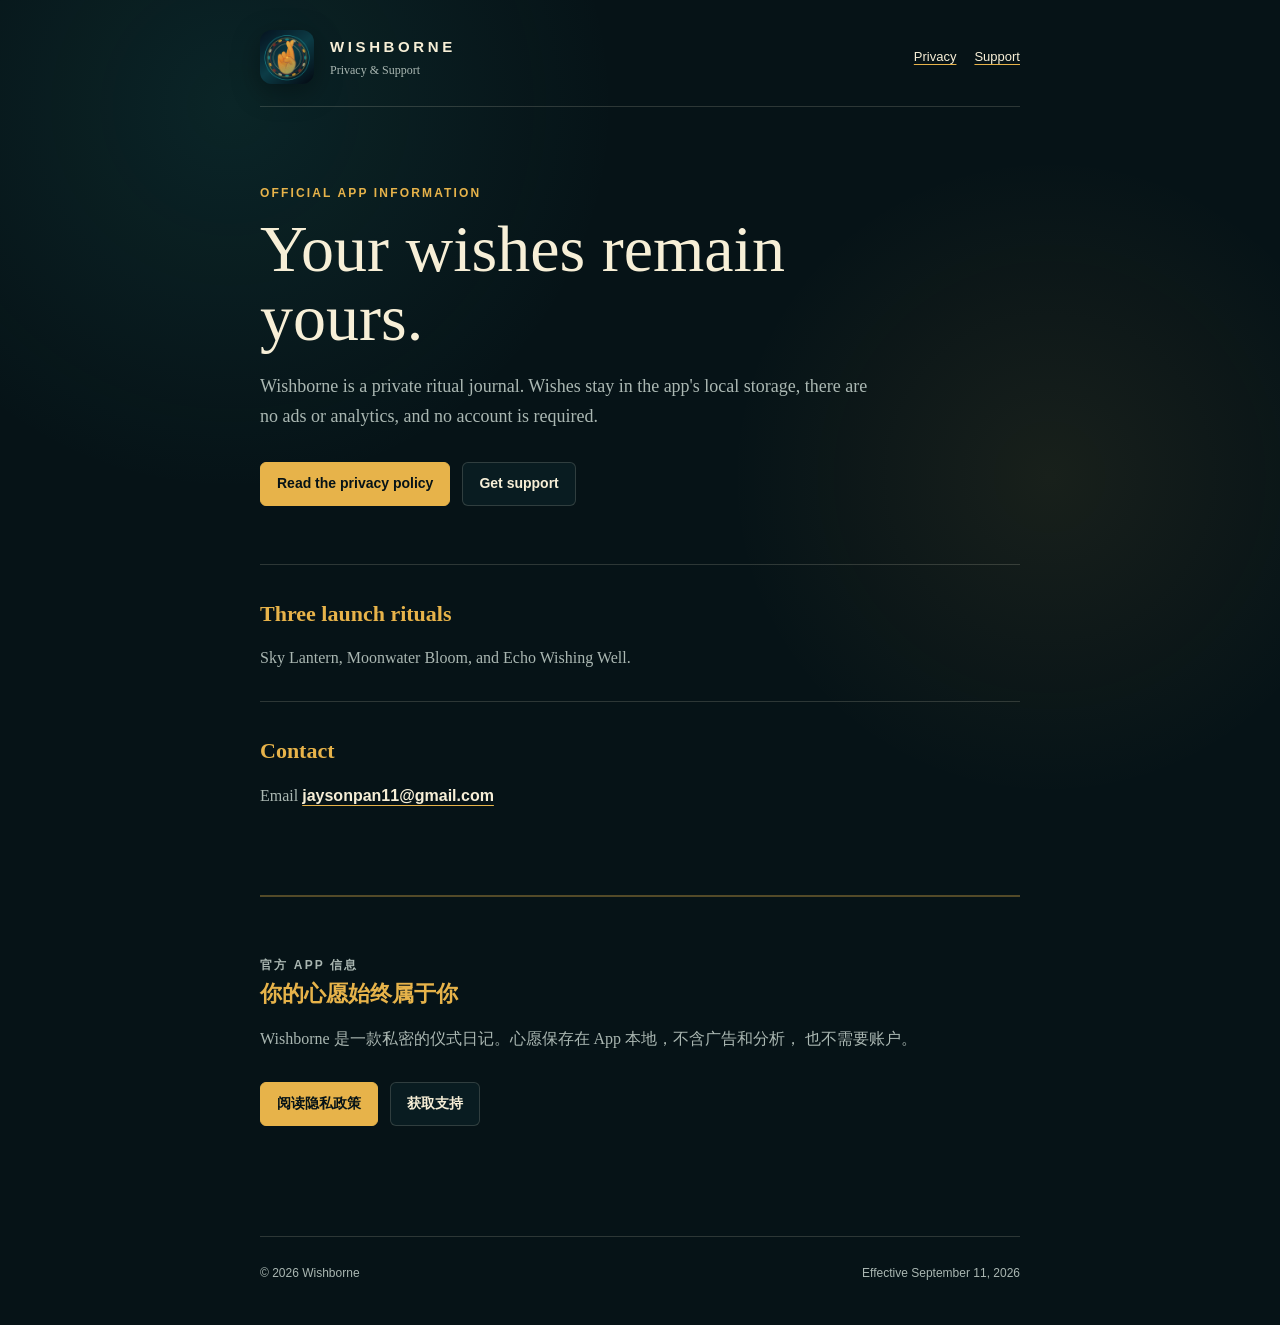
==== index.html @ eb4829e2 "docs: publish Wishborne privacy and support pages Co-authored-by: TRAE CLI <noreply@bytedance.com>" ====
<!doctype html>
<html lang="en">
<head>
  <meta charset="utf-8">
  <meta name="viewport" content="width=device-width, initial-scale=1">
  <meta name="description" content="Official privacy policy and support information for the Wishborne iOS app.">
  <title>Wishborne · Privacy &amp; Support</title>
  <link rel="icon" href="./assets/wishborne-app-icon.png">
  <link rel="stylesheet" href="./styles.css">
</head>
<body>
  <header class="shell masthead">
    <img class="brand-icon" src="./assets/wishborne-app-icon.png" alt="Wishborne app icon">
    <div class="brand">
      <strong>WISHBORNE</strong>
      <span>Privacy &amp; Support</span>
    </div>
    <nav aria-label="Legal pages">
      <a href="./privacy/">Privacy</a>
      <a href="./support/">Support</a>
    </nav>
  </header>

  <main class="shell">
    <p class="eyebrow">Official app information</p>
    <h1>Your wishes remain yours.</h1>
    <p class="lede">
      Wishborne is a private ritual journal. Wishes stay in the app's local
      storage, there are no ads or analytics, and no account is required.
    </p>

    <div class="actions">
      <a class="action primary" href="./privacy/">Read the privacy policy</a>
      <a class="action" href="./support/">Get support</a>
    </div>

    <div class="content">
      <section class="section">
        <h2>Three launch rituals</h2>
        <p>Sky Lantern, Moonwater Bloom, and Echo Wishing Well.</p>
      </section>

      <section class="section">
        <h2>Contact</h2>
        <p>
          Email
          <a class="contact" href="mailto:jaysonpan11@gmail.com?subject=Wishborne%20Support">
            jaysonpan11@gmail.com
          </a>
        </p>
      </section>

      <section class="section locale" lang="zh-Hans">
        <p class="eyebrow">官方 App 信息</p>
        <h2>你的心愿始终属于你</h2>
        <p>
          Wishborne 是一款私密的仪式日记。心愿保存在 App 本地，不含广告和分析，
          也不需要账户。
        </p>
        <div class="actions">
          <a class="action primary" href="./privacy/#zh-Hans">阅读隐私政策</a>
          <a class="action" href="./support/#zh-Hans">获取支持</a>
        </div>
      </section>
    </div>
  </main>

  <footer class="shell">
    <span>© 2026 Wishborne</span>
    <span>Effective September 11, 2026</span>
  </footer>
</body>
</html>
---- styles.css ----
:root {
  color-scheme: dark;
  --night: #061317;
  --surface: #0b2025;
  --pearl: #f7efd7;
  --muted: #aab7b2;
  --gold: #e7b34a;
  --turquoise: #2fa69d;
  --coral: #d85a3f;
  --line: rgba(247, 239, 215, 0.16);
}

* {
  box-sizing: border-box;
}

html {
  background: var(--night);
  scroll-behavior: smooth;
}

body {
  margin: 0;
  min-height: 100vh;
  overflow-x: hidden;
  color: var(--pearl);
  background:
    radial-gradient(circle at 18% 8%, rgba(47, 166, 157, 0.12), transparent 24rem),
    radial-gradient(circle at 82% 36%, rgba(231, 179, 74, 0.08), transparent 20rem),
    var(--night);
  font-family: ui-serif, Georgia, "Times New Roman", serif;
  line-height: 1.7;
}

a {
  color: var(--pearl);
  text-decoration-color: var(--gold);
  text-underline-offset: 0.22em;
}

a:hover {
  color: var(--gold);
}

a:focus-visible {
  border-radius: 2px;
  outline: 3px solid var(--turquoise);
  outline-offset: 4px;
}

.shell {
  width: min(calc(100% - 40px), 760px);
  margin: 0 auto;
}

.masthead {
  display: flex;
  align-items: center;
  gap: 16px;
  padding: 30px 0 22px;
  border-bottom: 1px solid var(--line);
}

.brand-icon {
  width: 54px;
  height: 54px;
  border-radius: 12px;
  box-shadow: 0 8px 28px rgba(0, 0, 0, 0.34);
}

.brand {
  display: grid;
  gap: 1px;
  min-width: 0;
}

.brand strong {
  font-family: ui-sans-serif, -apple-system, BlinkMacSystemFont, "Segoe UI", sans-serif;
  font-size: 15px;
  letter-spacing: 0.24em;
}

.brand span {
  color: var(--muted);
  font-size: 12px;
}

.masthead nav {
  display: flex;
  gap: 18px;
  margin-left: auto;
  font-family: ui-sans-serif, -apple-system, BlinkMacSystemFont, "Segoe UI", sans-serif;
  font-size: 13px;
}

main {
  padding: 64px 0 80px;
}

.eyebrow {
  color: var(--gold);
  font-family: ui-sans-serif, -apple-system, BlinkMacSystemFont, "Segoe UI", sans-serif;
  font-size: 12px;
  font-weight: 700;
  letter-spacing: 0.18em;
  text-transform: uppercase;
}

h1 {
  max-width: 650px;
  margin: 10px 0 18px;
  font-size: clamp(36px, 8vw, 66px);
  font-weight: 500;
  line-height: 1.04;
}

.lede {
  max-width: 610px;
  color: var(--muted);
  font-size: 18px;
}

.actions {
  display: flex;
  flex-wrap: wrap;
  gap: 12px;
  margin-top: 30px;
}

.action {
  display: inline-flex;
  align-items: center;
  min-height: 44px;
  padding: 8px 16px;
  border: 1px solid var(--line);
  border-radius: 6px;
  background: rgba(11, 32, 37, 0.76);
  font-family: ui-sans-serif, -apple-system, BlinkMacSystemFont, "Segoe UI", sans-serif;
  font-size: 14px;
  font-weight: 650;
  text-decoration: none;
}

.action.primary {
  color: var(--night);
  background: var(--gold);
  border-color: var(--gold);
}

.content {
  margin-top: 58px;
}

.section {
  padding: 30px 0;
  border-top: 1px solid var(--line);
}

.section h2 {
  margin: 0 0 12px;
  color: var(--gold);
  font-size: 22px;
  font-weight: 600;
}

.section h3 {
  margin: 24px 0 8px;
  font-size: 17px;
}

.section p,
.section li {
  color: var(--muted);
  overflow-wrap: anywhere;
}

.section p {
  margin: 10px 0 0;
}

.section ul {
  margin: 10px 0 0;
  padding-left: 22px;
}

.locale {
  margin-top: 56px;
  padding-top: 48px;
  border-top: 2px solid rgba(231, 179, 74, 0.34);
}

.contact {
  color: var(--pearl);
  font-family: ui-sans-serif, -apple-system, BlinkMacSystemFont, "Segoe UI", sans-serif;
  font-weight: 650;
}

footer {
  display: flex;
  justify-content: space-between;
  gap: 20px;
  padding: 26px 0 42px;
  border-top: 1px solid var(--line);
  color: var(--muted);
  font-family: ui-sans-serif, -apple-system, BlinkMacSystemFont, "Segoe UI", sans-serif;
  font-size: 12px;
}

@media (max-width: 560px) {
  .shell {
    width: calc(100% - 28px);
  }

  .masthead {
    flex-wrap: wrap;
  }

  .masthead nav {
    width: 100%;
    margin-left: 70px;
    gap: 18px;
  }

  main {
    padding-top: 44px;
  }

  footer {
    flex-direction: column;
  }
}

@media (prefers-reduced-motion: reduce) {
  html {
    scroll-behavior: auto;
  }
}
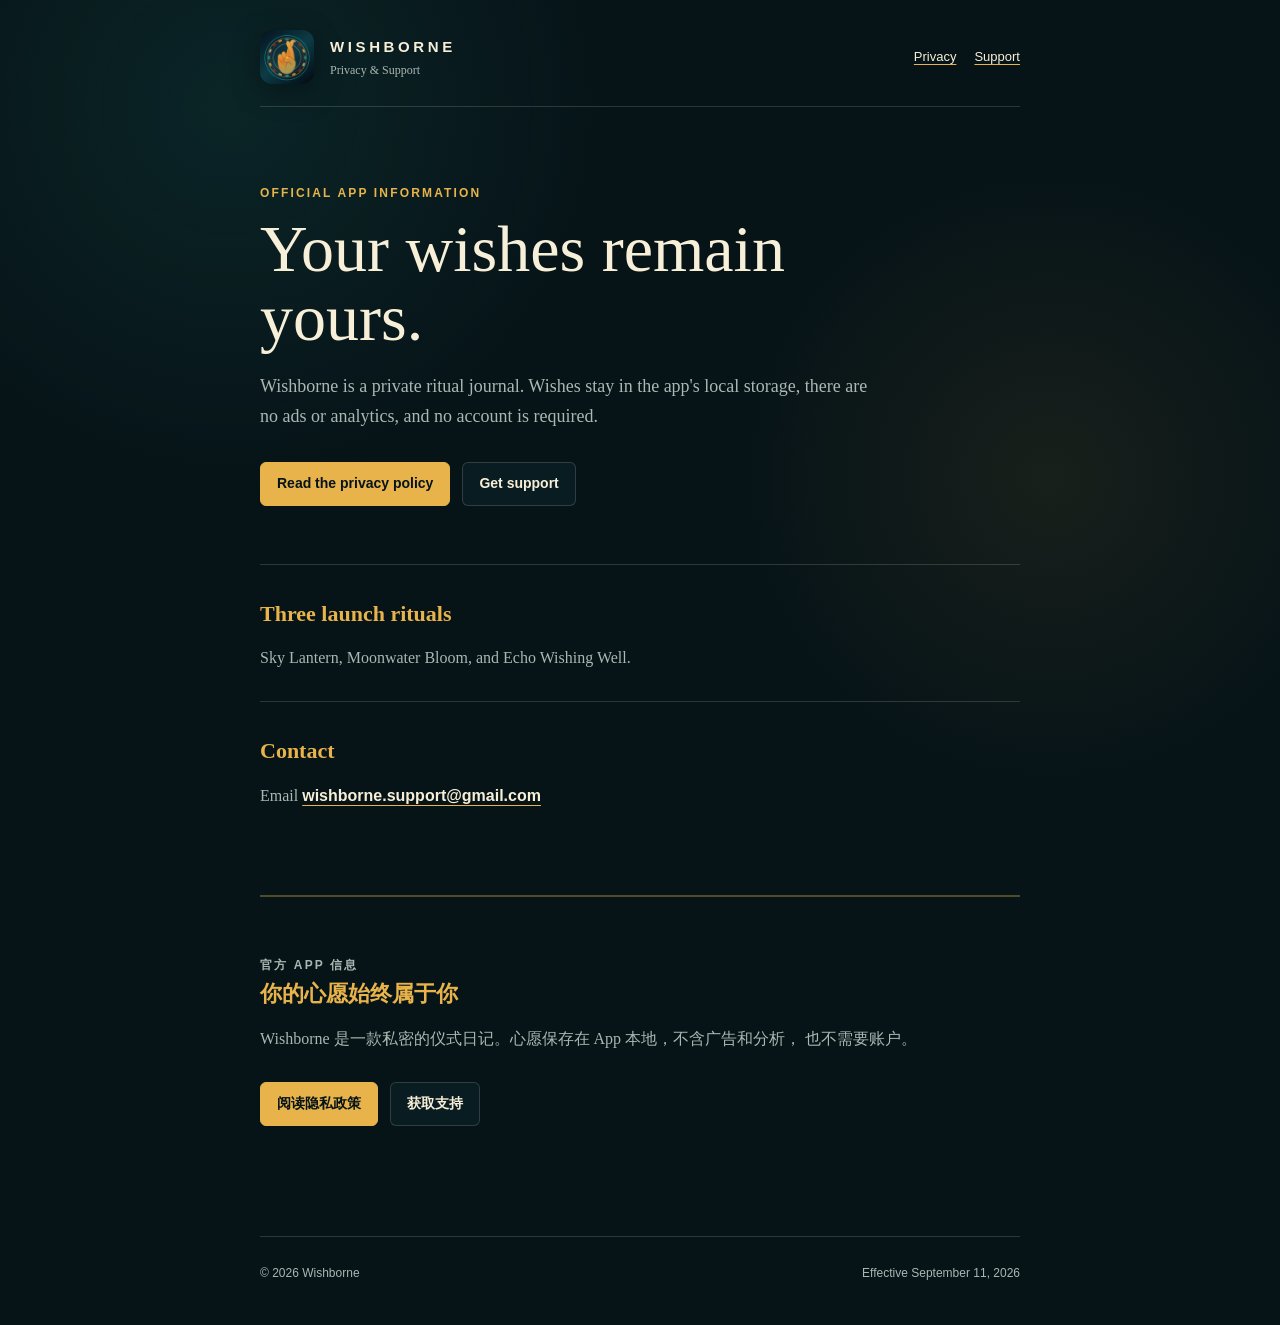
==== commit 56e2d637: "docs: update Wishborne support email Co-authored-by: TRAE CLI <noreply@bytedance.com>" ====
--- a/index.html
+++ b/index.html
@@ -44,8 +44,8 @@
         <h2>Contact</h2>
         <p>
           Email
-          <a class="contact" href="mailto:jaysonpan11@gmail.com?subject=Wishborne%20Support">
-            jaysonpan11@gmail.com
+          <a class="contact" href="mailto:wishborne.support@gmail.com?subject=Wishborne%20Support">
+            wishborne.support@gmail.com
           </a>
         </p>
       </section>
